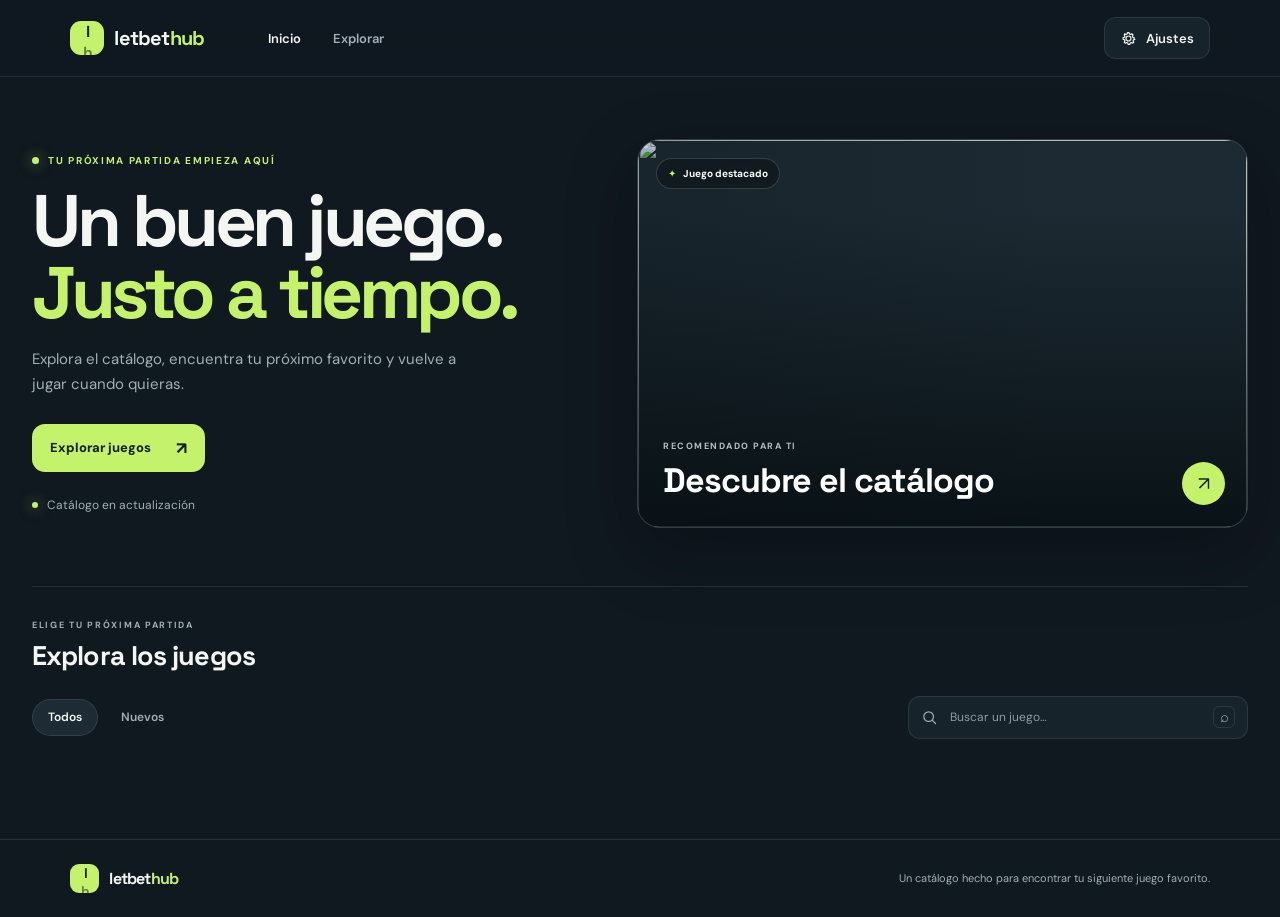
==== index.html @ 5f1136c4 "Remove footer credit link" ====
<!DOCTYPE html>
<html lang="es">
  <head>
    <meta charset="UTF-8" />
    <meta name="viewport" content="width=device-width, initial-scale=1.0" />
    <meta name="theme-color" content="#101820" />
    <meta name="description" content="letbethub: descubre y juega tus juegos web favoritos." />
    <link rel="icon" type="image/svg+xml" href="/favicon.svg" />
    <title>letbethub — juegos para jugar</title>
    <link rel="stylesheet" href="config/main.css" />
    <script src="config/main.js" type="module"></script>
  </head>
  <body>
    <header class="site-header">
      <a class="brand" href="/" aria-label="letbethub, inicio">
        <span class="brand-mark" aria-hidden="true">l<span>h</span></span>
        <span>letbet<span class="brand-accent">hub</span></span>
      </a>
      <nav class="main-nav" aria-label="Navegación principal">
        <a class="nav-link is-current" href="#inicio">Inicio</a>
        <a class="nav-link" href="#catalogo">Explorar</a>
      </nav>
      <button class="settings-trigger" id="openSettings" type="button" aria-haspopup="dialog" aria-controls="settingsDialog">
        <svg viewBox="0 0 24 24" aria-hidden="true"><path d="M12 8.5a3.5 3.5 0 1 0 0 7 3.5 3.5 0 0 0 0-7Zm8 4.7v-2.4l-2-.6a6.3 6.3 0 0 0-.6-1.4l1-1.8-1.7-1.7-1.8 1a6.3 6.3 0 0 0-1.4-.6l-.6-2h-2.4l-.6 2a6.3 6.3 0 0 0-1.4.6l-1.8-1L6 7l1 1.8a6.3 6.3 0 0 0-.6 1.4l-2 .6v2.4l2 .6a6.3 6.3 0 0 0 .6 1.4L6 17l1.7 1.7 1.8-1a6.3 6.3 0 0 0 1.4.6l.6 2h2.4l.6-2a6.3 6.3 0 0 0 1.4-.6l1.8 1 1.7-1.7-1-1.8a6.3 6.3 0 0 0 .6-1.4l2-.6Z"/></svg>
        <span>Ajustes</span>
      </button>
    </header>

    <main id="inicio">
      <section class="hero-wrap" aria-labelledby="heroTitle">
        <div class="hero-copy">
          <p class="eyebrow"><span class="eyebrow-dot" aria-hidden="true"></span> Tu próxima partida empieza aquí</p>
          <h1 id="heroTitle">Un buen juego.<br /><span>Justo a tiempo.</span></h1>
          <p class="hero-description">Explora el catálogo, encuentra tu próximo favorito y vuelve a jugar cuando quieras.</p>
          <a class="primary-button" id="featuredLink" href="#catalogo">
            <span id="featuredButtonText">Explorar juegos</span>
            <span aria-hidden="true">↗</span>
          </a>
          <div class="hero-meta"><span class="meta-dot" aria-hidden="true"></span><span id="gameCount">Catálogo en actualización</span></div>
        </div>
        <a class="featured-card" id="featuredCard" href="#catalogo" aria-label="Juego destacado">
          <img id="featuredImage" src="native.png" alt="" />
          <span class="featured-overlay"></span>
          <span class="featured-badge"><span aria-hidden="true">✦</span> Juego destacado</span>
          <span class="featured-caption"><span class="featured-kicker">RECOMENDADO PARA TI</span><strong id="featuredName">Descubre el catálogo</strong></span>
          <span class="featured-arrow" aria-hidden="true">↗</span>
        </a>
      </section>

      <section class="catalog-section" id="catalogo" aria-labelledby="catalogTitle">
        <div class="catalog-heading">
          <div>
            <p class="section-kicker">ELIGE TU PRÓXIMA PARTIDA</p>
            <h2 id="catalogTitle">Explora los juegos</h2>
          </div>
          <p class="catalog-count" id="catalogCount" aria-live="polite"></p>
        </div>
        <div class="catalog-controls">
          <div class="filter-tabs" id="filterTabs" role="group" aria-label="Filtrar juegos">
            <button class="filter-tab is-active" type="button" data-filter="all" aria-pressed="true">Todos</button>
            <button class="filter-tab" type="button" data-filter="new" aria-pressed="false">Nuevos</button>
          </div>
          <label class="search-box" for="searchInput">
            <svg viewBox="0 0 24 24" aria-hidden="true"><circle cx="10.8" cy="10.8" r="6.8"/><path d="m16 16 4.5 4.5"/></svg>
            <input type="search" id="searchInput" placeholder="Buscar un juego…" autocomplete="off" />
            <span class="search-shortcut" aria-hidden="true">⌕</span>
          </label>
        </div>
        <div id="gamesContainer" class="games-grid" aria-live="polite" aria-busy="true"></div>
        <p class="empty-state" id="emptyState" hidden>No encontramos juegos con ese nombre. Prueba con otra búsqueda.</p>
      </section>
    </main>

    <footer class="site-footer">
      <a class="brand footer-brand" href="/" aria-label="letbethub, inicio"><span class="brand-mark" aria-hidden="true">l<span>h</span></span><span>letbet<span class="brand-accent">hub</span></span></a>
      <p class="footer-note">Un catálogo hecho para encontrar tu siguiente juego favorito.</p>
    </footer>

    <dialog class="settings-dialog" id="settingsDialog" aria-labelledby="settingsTitle">
      <form method="dialog" class="settings-panel">
        <div class="dialog-heading">
          <div><p class="section-kicker">PERSONALIZA TU EXPERIENCIA</p><h2 id="settingsTitle">Ajustes</h2></div>
          <button class="icon-button" type="submit" aria-label="Cerrar ajustes">×</button>
        </div>
        <label class="setting-row" for="themeSelect">
          <span><strong>Apariencia</strong><small>Elige cómo se ve letbethub en este dispositivo.</small></span>
          <select id="themeSelect" name="theme">
            <option value="dark">Oscura</option>
            <option value="light">Clara</option>
            <option value="system">Del sistema</option>
          </select>
        </label>
        <p class="settings-saved" id="settingsSaved" role="status">Tus preferencias se guardan automáticamente en este dispositivo.</p>
      </form>
    </dialog>
  </body>
</html>
---- config/main.css ----
@import url("https://fonts.googleapis.com/css2?family=DM+Sans:wght@400;500;600;700;800&family=Space+Grotesk:wght@500;600;700&display=swap");
@import url("./custom.css");

:root {
  color-scheme: dark;
  --bg: #101820;
  --surface: #17232b;
  --surface-raised: #1d2b34;
  --text: #f4f6f1;
  --muted: #a1b0b4;
  --line: rgba(225, 239, 234, 0.1);
  --accent: #c4f36b;
  --accent-ink: #162115;
  --shadow: 0 24px 70px rgba(0, 0, 0, 0.28);
  font-family: "DM Sans", sans-serif;
  background: var(--bg);
  color: var(--text);
  font-synthesis: none;
  text-rendering: optimizeLegibility;
}

:root[data-theme="light"] {
  color-scheme: light;
  --bg: #f5f7f2;
  --surface: #fff;
  --surface-raised: #edf1e9;
  --text: #17232b;
  --muted: #5e6d70;
  --line: rgba(26, 45, 48, 0.12);
  --accent: #3b702a;
  --accent-ink: #fff;
  --shadow: 0 22px 60px rgba(21, 39, 35, 0.12);
}

:root[data-theme="system"] {
  color-scheme: light dark;
}

:root[data-theme="system"] {
  --bg: #101820;
  --surface: #17232b;
  --surface-raised: #1d2b34;
  --text: #f4f6f1;
  --muted: #a1b0b4;
  --line: rgba(225, 239, 234, 0.1);
  --accent: #c4f36b;
  --accent-ink: #162115;
  --shadow: 0 24px 70px rgba(0, 0, 0, 0.28);
}

@media (prefers-color-scheme: light) {
  :root[data-theme="system"] {
    --bg: #f5f7f2;
    --surface: #fff;
    --surface-raised: #edf1e9;
    --text: #17232b;
    --muted: #5e6d70;
    --line: rgba(26, 45, 48, 0.12);
    --accent: #3b702a;
    --accent-ink: #fff;
    --shadow: 0 22px 60px rgba(21, 39, 35, 0.12);
  }
}

* { box-sizing: border-box; }
html { scroll-behavior: smooth; scroll-padding-top: 88px; }
body { margin: 0; min-width: 320px; background: var(--bg); color: var(--text); transition: background-color .2s ease, color .2s ease; }
button, input, select { font: inherit; }
button, a, select { -webkit-tap-highlight-color: transparent; }
a { color: inherit; text-decoration: none; }
button:focus-visible, a:focus-visible, input:focus-visible, select:focus-visible { outline: 3px solid var(--accent); outline-offset: 3px; }

.site-header { position: sticky; z-index: 5; top: 0; display: flex; align-items: center; justify-content: space-between; gap: 32px; width: 100%; padding: 17px max(5.5vw, 24px); border-bottom: 1px solid var(--line); background: color-mix(in srgb, var(--bg) 91%, transparent); backdrop-filter: blur(18px); }
.brand { display: inline-flex; align-items: center; gap: 10px; font-family: "Space Grotesk", sans-serif; font-size: 20px; font-weight: 700; letter-spacing: -.8px; white-space: nowrap; }
.brand-mark { display: grid; width: 34px; height: 34px; place-items: center; border-radius: 11px; background: var(--accent); color: var(--accent-ink); font-size: 16px; letter-spacing: -2px; }
.brand-mark span { opacity: .55; }
.brand-accent { color: var(--accent); }
.main-nav { display: flex; align-items: center; gap: 32px; margin-right: auto; margin-left: 32px; }
.nav-link { color: var(--muted); font-size: 13px; font-weight: 600; transition: color .18s ease; }
.nav-link:hover, .nav-link.is-current { color: var(--text); }
.settings-trigger, .icon-button { display: inline-flex; align-items: center; justify-content: center; gap: 9px; min-height: 42px; padding: 0 15px; border: 1px solid var(--line); border-radius: 12px; background: var(--surface); color: var(--text); cursor: pointer; font-size: 13px; font-weight: 600; transition: border-color .18s ease, background .18s ease; }
.settings-trigger:hover, .icon-button:hover { border-color: color-mix(in srgb, var(--accent) 48%, var(--line)); background: var(--surface-raised); }
.settings-trigger svg { width: 17px; height: 17px; fill: none; stroke: currentColor; stroke-width: 1.7; stroke-linecap: round; stroke-linejoin: round; }

main { width: min(1320px, calc(100% - 64px)); margin: 0 auto; }
.hero-wrap { display: grid; grid-template-columns: minmax(0, .92fr) minmax(420px, 1.08fr); align-items: center; gap: 7%; min-height: 454px; padding: 62px 0 58px; }
.hero-copy { padding: 10px 0; }
.eyebrow, .section-kicker { margin: 0 0 18px; color: var(--muted); font-size: 10px; font-weight: 700; letter-spacing: 1.7px; text-transform: uppercase; }
.eyebrow { display: flex; align-items: center; gap: 9px; color: var(--accent); }
.eyebrow-dot, .meta-dot { width: 7px; height: 7px; border-radius: 50%; background: var(--accent); box-shadow: 0 0 14px color-mix(in srgb, var(--accent) 65%, transparent); }
h1, h2, p { margin-top: 0; }
h1, h2, .featured-caption strong { font-family: "Space Grotesk", sans-serif; }
h1 { margin-bottom: 17px; font-size: clamp(44px, 5.7vw, 76px); line-height: .99; letter-spacing: -4.5px; }
h1 span { color: var(--accent); }
.hero-description { max-width: 440px; margin-bottom: 26px; color: var(--muted); font-size: 15px; line-height: 1.7; }
.primary-button { display: inline-flex; align-items: center; gap: 25px; min-height: 48px; padding: 0 18px; border-radius: 13px; background: var(--accent); color: var(--accent-ink); font-size: 13px; font-weight: 800; transition: transform .18s ease, filter .18s ease; }
.primary-button:hover { transform: translateY(-2px); filter: brightness(1.05); }
.primary-button span:last-child { font-size: 17px; }
.hero-meta { display: flex; align-items: center; gap: 9px; margin-top: 25px; color: var(--muted); font-size: 12px; }
.meta-dot { width: 6px; height: 6px; }
.featured-card { position: relative; display: block; overflow: hidden; min-height: 326px; aspect-ratio: 1.57; border: 1px solid var(--line); border-radius: 23px; background: var(--surface-raised); box-shadow: var(--shadow); isolation: isolate; }
.featured-card > img { position: absolute; z-index: -2; inset: 0; width: 100%; height: 100%; object-fit: cover; transition: transform .55s cubic-bezier(.2,.8,.2,1); }
.featured-card:hover > img { transform: scale(1.045); }
.featured-overlay { position: absolute; z-index: -1; inset: 0; background: linear-gradient(180deg, rgba(5, 12, 15, .04) 18%, rgba(5, 12, 15, .8) 100%), linear-gradient(90deg, rgba(5,12,15,.18), transparent 70%); }
.featured-badge { position: absolute; top: 18px; left: 18px; display: flex; align-items: center; gap: 7px; padding: 8px 11px; border: 1px solid rgba(255,255,255,.16); border-radius: 99px; background: rgba(14, 21, 23, .6); color: #fff; font-size: 10px; font-weight: 700; backdrop-filter: blur(12px); }
.featured-badge span { color: var(--accent); }
.featured-caption { position: absolute; bottom: 25px; left: 25px; display: grid; gap: 7px; color: #fff; }
.featured-kicker { color: rgba(255,255,255,.72); font-size: 9px; font-weight: 700; letter-spacing: 1.5px; }
.featured-caption strong { font-size: clamp(23px, 3vw, 34px); letter-spacing: -1px; }
.featured-arrow { position: absolute; right: 22px; bottom: 22px; display: grid; width: 43px; height: 43px; place-items: center; border-radius: 50%; background: var(--accent); color: var(--accent-ink); font-size: 19px; transition: transform .18s ease; }
.featured-card:hover .featured-arrow { transform: rotate(45deg); }

.catalog-section { padding: 32px 0 76px; border-top: 1px solid var(--line); }
.catalog-heading { display: flex; align-items: end; justify-content: space-between; gap: 20px; margin-bottom: 23px; }
.catalog-heading .section-kicker { margin-bottom: 7px; font-size: 9px; }
.catalog-heading h2, .dialog-heading h2 { margin-bottom: 0; font-size: 27px; letter-spacing: -.9px; }
.catalog-count { margin-bottom: 4px; color: var(--muted); font-size: 12px; }
.catalog-controls { display: flex; align-items: center; justify-content: space-between; gap: 20px; margin-bottom: 24px; }
.filter-tabs { display: flex; align-items: center; gap: 7px; }
.filter-tab { min-height: 37px; padding: 0 15px; border: 1px solid transparent; border-radius: 99px; background: transparent; color: var(--muted); cursor: pointer; font-size: 12px; font-weight: 600; transition: background .18s ease, color .18s ease; }
.filter-tab:hover { color: var(--text); }
.filter-tab.is-active { border-color: var(--line); background: var(--surface-raised); color: var(--text); }
.search-box { display: flex; align-items: center; gap: 10px; width: min(340px, 48%); height: 43px; padding: 0 12px; border: 1px solid var(--line); border-radius: 12px; background: var(--surface); color: var(--muted); transition: border-color .18s ease; }
.search-box:focus-within { border-color: color-mix(in srgb, var(--accent) 65%, var(--line)); }
.search-box > svg { width: 17px; height: 17px; flex: 0 0 auto; fill: none; stroke: currentColor; stroke-width: 1.7; stroke-linecap: round; }
.search-box input { width: 100%; min-width: 0; border: 0; outline: 0; background: transparent; color: var(--text); font-size: 12px; }
.search-box input::placeholder { color: var(--muted); opacity: .85; }
.search-box input:focus-visible { outline: 0; }
.search-shortcut { display: grid; width: 22px; height: 22px; flex: 0 0 auto; place-items: center; border: 1px solid var(--line); border-radius: 6px; color: var(--muted); font-size: 15px; }
.games-grid { display: grid; grid-template-columns: repeat(5, minmax(0, 1fr)); gap: 19px 17px; }
.game-card { min-width: 0; overflow: hidden; border: 1px solid var(--line); border-radius: 15px; background: var(--surface); transition: transform .2s ease, border-color .2s ease, box-shadow .2s ease; }
.game-card:hover { transform: translateY(-4px); border-color: color-mix(in srgb, var(--accent) 55%, var(--line)); box-shadow: 0 15px 34px rgba(0,0,0,.16); }
.game-cover { position: relative; display: grid; overflow: hidden; aspect-ratio: 1.2; place-items: center; background: var(--surface-raised); }
.game-cover img { width: 100%; height: 100%; object-fit: cover; transition: transform .35s ease; }
.game-card:hover .game-cover img { transform: scale(1.05); }
.game-cover.cover-unavailable::after { content: attr(data-initial); color: var(--accent); font-family: "Space Grotesk", sans-serif; font-size: 54px; font-weight: 700; }
.game-details { display: flex; align-items: center; justify-content: space-between; gap: 8px; min-height: 53px; padding: 10px 12px; }
.game-name { overflow: hidden; color: var(--text); font-size: 12px; font-weight: 700; text-overflow: ellipsis; white-space: nowrap; }
.game-play-label { flex: 0 0 auto; color: var(--accent); font-size: 10px; font-weight: 700; opacity: 0; transform: translateX(-3px); transition: opacity .18s ease, transform .18s ease; }
.game-card:hover .game-play-label, .game-card:focus-visible .game-play-label { opacity: 1; transform: translateX(0); }
.empty-state { padding: 40px 16px; color: var(--muted); text-align: center; font-size: 14px; }
.site-footer { display: flex; flex-wrap: wrap; align-items: center; justify-content: space-between; gap: 14px 24px; padding: 24px max(5.5vw, 24px); border-top: 1px solid var(--line); }
.footer-brand { font-size: 16px; }
.footer-brand .brand-mark { width: 29px; height: 29px; border-radius: 9px; font-size: 14px; }
.footer-note, .footer-credit { margin: 0; color: var(--muted); font-size: 11px; }
.footer-credit a { color: var(--muted); text-decoration: underline; text-decoration-color: color-mix(in srgb, var(--muted) 50%, transparent); text-underline-offset: 3px; }
.footer-credit a:hover { color: var(--accent); }

.settings-dialog { width: min(480px, calc(100% - 32px)); max-width: none; padding: 0; overflow: visible; border: 1px solid var(--line); border-radius: 20px; background: var(--surface); color: var(--text); box-shadow: var(--shadow); }
.settings-dialog::backdrop { background: rgba(4, 10, 13, .72); backdrop-filter: blur(4px); }
.settings-panel { padding: 25px; }
.dialog-heading { display: flex; align-items: start; justify-content: space-between; gap: 20px; margin-bottom: 23px; }
.dialog-heading .section-kicker { margin-bottom: 7px; font-size: 9px; }
.icon-button { width: 38px; min-height: 38px; padding: 0; font-size: 25px; font-weight: 400; line-height: 1; }
.setting-row { display: flex; align-items: center; justify-content: space-between; gap: 20px; padding: 17px 0; border-top: 1px solid var(--line); border-bottom: 1px solid var(--line); cursor: pointer; }
.setting-row span { display: grid; gap: 5px; }
.setting-row strong { font-size: 13px; }
.setting-row small { max-width: 250px; color: var(--muted); font-size: 11px; line-height: 1.5; }
.setting-row select { min-height: 38px; padding: 0 28px 0 10px; border: 1px solid var(--line); border-radius: 9px; background: var(--surface-raised); color: var(--text); cursor: pointer; font-size: 12px; }
.settings-saved { margin: 15px 0 0; color: var(--muted); font-size: 11px; line-height: 1.6; }

@media (min-width: 1500px) { main { width: min(1390px, calc(100% - 88px)); } }
@media (max-width: 980px) { .hero-wrap { grid-template-columns: minmax(0, .85fr) minmax(340px, 1.15fr); gap: 4%; min-height: 400px; } .games-grid { grid-template-columns: repeat(4, minmax(0, 1fr)); } h1 { letter-spacing: -3px; } }
@media (max-width: 720px) { .site-header { gap: 15px; padding: 13px 20px; } .main-nav { gap: 17px; margin-left: 5px; } .nav-link { font-size: 12px; } .settings-trigger { width: 42px; padding: 0; } .settings-trigger span { position: absolute; width: 1px; height: 1px; overflow: hidden; clip-path: inset(50%); white-space: nowrap; } main { width: calc(100% - 40px); } .hero-wrap { grid-template-columns: 1fr; gap: 30px; padding: 46px 0 40px; } .hero-copy { padding: 0; } .hero-description { max-width: 460px; } .featured-card { min-height: 260px; aspect-ratio: 1.7; } .games-grid { grid-template-columns: repeat(3, minmax(0, 1fr)); gap: 13px; } .game-details { padding: 9px 10px; } .game-name { font-size: 11px; } .game-play-label { display: none; } .catalog-section { padding-top: 27px; } .site-footer { padding-right: 20px; padding-left: 20px; } }
@media (max-width: 480px) { .brand { gap: 7px; font-size: 17px; } .brand-mark { width: 30px; height: 30px; border-radius: 9px; } .main-nav { gap: 12px; } .main-nav .nav-link:first-child { display: none; } .settings-trigger { min-height: 38px; width: 38px; } main { width: calc(100% - 32px); } h1 { font-size: clamp(43px, 13vw, 60px); letter-spacing: -2.8px; } .eyebrow { font-size: 9px; letter-spacing: 1.3px; } .hero-description { font-size: 13px; } .featured-card { min-height: 228px; border-radius: 18px; } .featured-caption { bottom: 19px; left: 19px; } .featured-arrow { right: 17px; bottom: 17px; width: 37px; height: 37px; } .catalog-heading { align-items: start; } .catalog-heading h2 { font-size: 23px; } .catalog-controls { align-items: stretch; flex-direction: column-reverse; gap: 12px; } .search-box { width: 100%; } .games-grid { grid-template-columns: repeat(2, minmax(0, 1fr)); gap: 12px; } .game-cover { aspect-ratio: 1.24; } .footer-note { order: 3; width: 100%; } .site-footer { gap: 12px 16px; } }
@media (prefers-reduced-motion: reduce) { *, *::before, *::after { scroll-behavior: auto !important; transition-duration: .01ms !important; animation-duration: .01ms !important; animation-iteration-count: 1 !important; } }
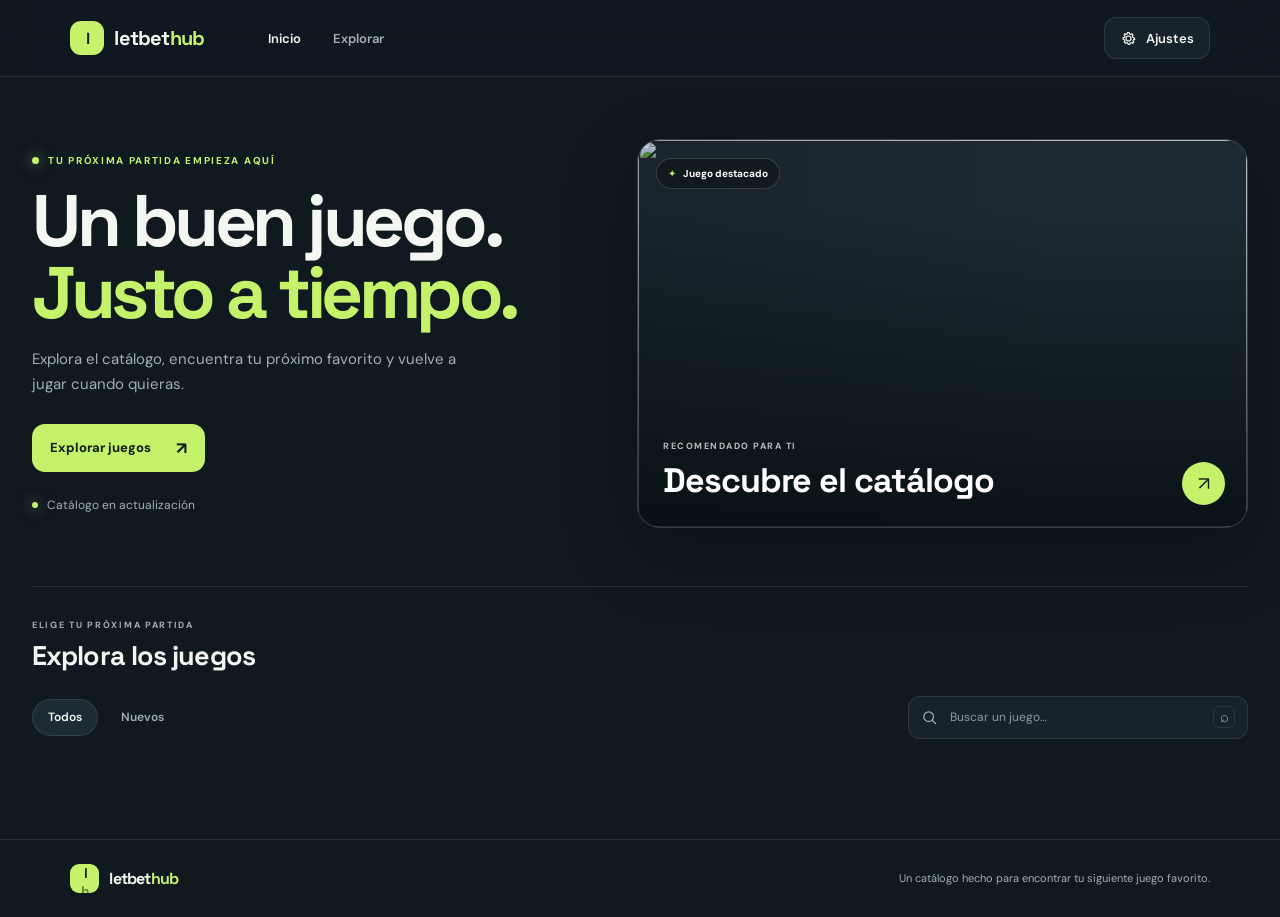
==== commit 003c5492: "Simplify Letbethub brand mark" ====
--- a/index.html
+++ b/index.html
@@ -13,7 +13,7 @@
   <body>
     <header class="site-header">
       <a class="brand" href="/" aria-label="letbethub, inicio">
-        <span class="brand-mark" aria-hidden="true">l<span>h</span></span>
+        <span class="brand-mark" aria-hidden="true">l</span>
         <span>letbet<span class="brand-accent">hub</span></span>
       </a>
       <nav class="main-nav" aria-label="Navegación principal">
@@ -25,6 +25,7 @@
         <span>Ajustes</span>
       </button>
     </header>
+    <p class="google-mode-notice" id="googleModeNotice" hidden>Modo Google activo · vista de buscador de letbethub</p>
 
     <main id="inicio">
       <section class="hero-wrap" aria-labelledby="heroTitle">
@@ -90,6 +91,10 @@
             <option value="system">Del sistema</option>
           </select>
         </label>
+        <label class="setting-row mode-setting" for="googleModeToggle">
+          <span><strong>Modo Google</strong><small>Activa una vista clara de buscador. El título y el icono seguirán identificando a letbethub.</small></span>
+          <input class="mode-toggle" id="googleModeToggle" type="checkbox" role="switch" aria-checked="false" />
+        </label>
         <p class="settings-saved" id="settingsSaved" role="status">Tus preferencias se guardan automáticamente en este dispositivo.</p>
       </form>
     </dialog>
--- a/config/main.css
+++ b/config/main.css
@@ -142,9 +142,7 @@
 .site-footer { display: flex; flex-wrap: wrap; align-items: center; justify-content: space-between; gap: 14px 24px; padding: 24px max(5.5vw, 24px); border-top: 1px solid var(--line); }
 .footer-brand { font-size: 16px; }
 .footer-brand .brand-mark { width: 29px; height: 29px; border-radius: 9px; font-size: 14px; }
-.footer-note, .footer-credit { margin: 0; color: var(--muted); font-size: 11px; }
-.footer-credit a { color: var(--muted); text-decoration: underline; text-decoration-color: color-mix(in srgb, var(--muted) 50%, transparent); text-underline-offset: 3px; }
-.footer-credit a:hover { color: var(--accent); }
+.footer-note { margin: 0; color: var(--muted); font-size: 11px; }
 
 .settings-dialog { width: min(480px, calc(100% - 32px)); max-width: none; padding: 0; overflow: visible; border: 1px solid var(--line); border-radius: 20px; background: var(--surface); color: var(--text); box-shadow: var(--shadow); }
 .settings-dialog::backdrop { background: rgba(4, 10, 13, .72); backdrop-filter: blur(4px); }
@@ -164,3 +162,49 @@
 @media (max-width: 720px) { .site-header { gap: 15px; padding: 13px 20px; } .main-nav { gap: 17px; margin-left: 5px; } .nav-link { font-size: 12px; } .settings-trigger { width: 42px; padding: 0; } .settings-trigger span { position: absolute; width: 1px; height: 1px; overflow: hidden; clip-path: inset(50%); white-space: nowrap; } main { width: calc(100% - 40px); } .hero-wrap { grid-template-columns: 1fr; gap: 30px; padding: 46px 0 40px; } .hero-copy { padding: 0; } .hero-description { max-width: 460px; } .featured-card { min-height: 260px; aspect-ratio: 1.7; } .games-grid { grid-template-columns: repeat(3, minmax(0, 1fr)); gap: 13px; } .game-details { padding: 9px 10px; } .game-name { font-size: 11px; } .game-play-label { display: none; } .catalog-section { padding-top: 27px; } .site-footer { padding-right: 20px; padding-left: 20px; } }
 @media (max-width: 480px) { .brand { gap: 7px; font-size: 17px; } .brand-mark { width: 30px; height: 30px; border-radius: 9px; } .main-nav { gap: 12px; } .main-nav .nav-link:first-child { display: none; } .settings-trigger { min-height: 38px; width: 38px; } main { width: calc(100% - 32px); } h1 { font-size: clamp(43px, 13vw, 60px); letter-spacing: -2.8px; } .eyebrow { font-size: 9px; letter-spacing: 1.3px; } .hero-description { font-size: 13px; } .featured-card { min-height: 228px; border-radius: 18px; } .featured-caption { bottom: 19px; left: 19px; } .featured-arrow { right: 17px; bottom: 17px; width: 37px; height: 37px; } .catalog-heading { align-items: start; } .catalog-heading h2 { font-size: 23px; } .catalog-controls { align-items: stretch; flex-direction: column-reverse; gap: 12px; } .search-box { width: 100%; } .games-grid { grid-template-columns: repeat(2, minmax(0, 1fr)); gap: 12px; } .game-cover { aspect-ratio: 1.24; } .footer-note { order: 3; width: 100%; } .site-footer { gap: 12px 16px; } }
 @media (prefers-reduced-motion: reduce) { *, *::before, *::after { scroll-behavior: auto !important; transition-duration: .01ms !important; animation-duration: .01ms !important; animation-iteration-count: 1 !important; } }
+
+:root[data-view-mode="google"] {
+  color-scheme: light;
+  --bg: #fff;
+  --surface: #fff;
+  --surface-raised: #f8f9fa;
+  --text: #202124;
+  --muted: #5f6368;
+  --line: #dadce0;
+  --accent: #1a73e8;
+  --accent-ink: #fff;
+  --shadow: 0 3px 14px rgba(60, 64, 67, .14);
+}
+
+[hidden] { display: none !important; }
+.google-mode-notice { width: fit-content; margin: 14px auto 0; padding: 8px 13px; border: 1px solid #dadce0; border-radius: 999px; color: #5f6368; font-size: 11px; }
+.google-mode-notice:not([hidden]) { display: block; }
+:root[data-view-mode="google"] .site-header { border-bottom-color: transparent; background: #fff; }
+:root[data-view-mode="google"] .brand-accent { color: #1a73e8; }
+:root[data-view-mode="google"] .hero-wrap { grid-template-columns: 1fr; min-height: 0; justify-items: center; padding: 72px 0 42px; }
+:root[data-view-mode="google"] .hero-copy { display: flex; flex-direction: column; align-items: center; text-align: center; }
+:root[data-view-mode="google"] .hero-copy .eyebrow { color: #5f6368; }
+:root[data-view-mode="google"] .hero-copy h1 { font-size: clamp(42px, 7vw, 64px); font-weight: 500; letter-spacing: -2px; }
+:root[data-view-mode="google"] .hero-copy h1 span { color: #4285f4; }
+:root[data-view-mode="google"] .hero-description { max-width: 520px; color: #5f6368; }
+:root[data-view-mode="google"] .featured-card { display: none; }
+:root[data-view-mode="google"] .primary-button { border-radius: 6px; background: #f8f9fa; color: #3c4043; box-shadow: 0 1px 1px rgba(0,0,0,.1); font-weight: 500; }
+:root[data-view-mode="google"] .primary-button:hover { border-color: #dadce0; filter: none; }
+:root[data-view-mode="google"] .catalog-section { width: min(880px, 100%); margin: 0 auto; padding-top: 14px; border-top: 0; }
+:root[data-view-mode="google"] .catalog-heading { justify-content: center; text-align: center; }
+:root[data-view-mode="google"] .catalog-heading > div { display: none; }
+:root[data-view-mode="google"] .catalog-count { margin: 0; }
+:root[data-view-mode="google"] .catalog-controls { flex-direction: column; align-items: center; gap: 18px; }
+:root[data-view-mode="google"] .filter-tabs { justify-content: center; }
+:root[data-view-mode="google"] .filter-tab.is-active { border-color: #dadce0; background: #f8f9fa; color: #202124; }
+:root[data-view-mode="google"] .search-box { width: min(600px, 100%); height: 48px; padding: 0 16px; border-color: #dfe1e5; border-radius: 999px; box-shadow: 0 1px 6px rgba(32,33,36,.12); }
+:root[data-view-mode="google"] .search-box:hover, :root[data-view-mode="google"] .search-box:focus-within { border-color: transparent; box-shadow: 0 1px 8px rgba(32,33,36,.24); }
+:root[data-view-mode="google"] .games-grid { grid-template-columns: repeat(5, minmax(0, 1fr)); }
+:root[data-view-mode="google"] .game-card { border-color: transparent; background: #fff; }
+:root[data-view-mode="google"] .game-card:hover { border-color: #dadce0; box-shadow: 0 2px 8px rgba(60,64,67,.16); }
+:root[data-view-mode="google"] .site-footer { background: #f2f2f2; }
+:root[data-view-mode="google"] .setting-row.mode-setting { border-top: 0; }
+.mode-toggle { position: relative; width: 44px; height: 25px; flex: 0 0 auto; margin: 0; appearance: none; border: 1px solid #92999d; border-radius: 999px; background: #69777b; cursor: pointer; transition: background .18s ease, border-color .18s ease; }
+.mode-toggle::before { position: absolute; top: 3px; left: 3px; width: 17px; height: 17px; border-radius: 50%; background: #fff; content: ""; transition: transform .18s ease; }
+.mode-toggle:checked { border-color: #7aa7f7; background: #1a73e8; }
+.mode-toggle:checked::before { transform: translateX(19px); }
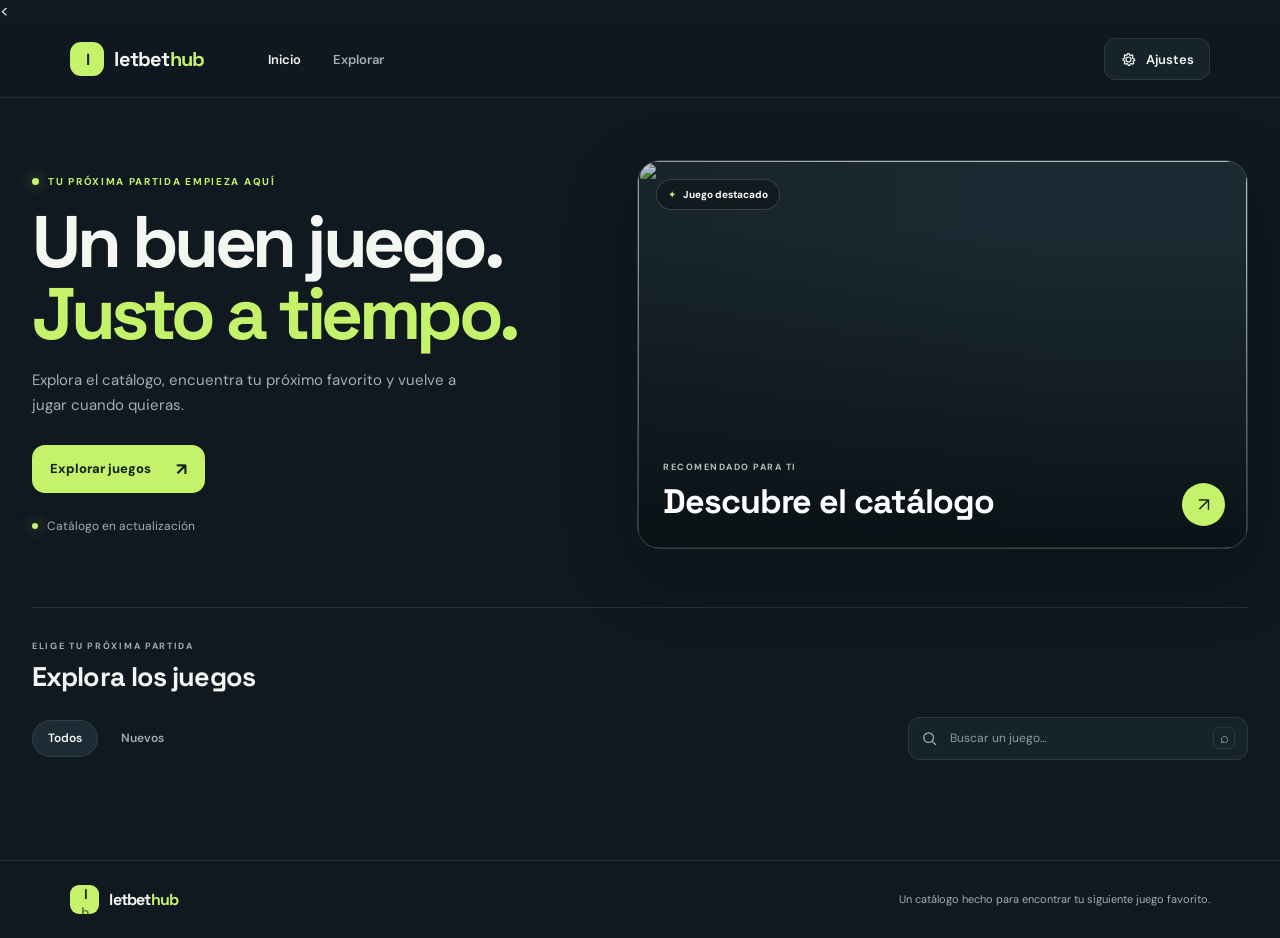
==== commit fa63c09c: "Save code edits V0-Edit-Session: f63cae49-c4ed-45b6-8a8a-18d82196b979" ====
--- a/index.html
+++ b/index.html
@@ -5,8 +5,8 @@
     <meta name="viewport" content="width=device-width, initial-scale=1.0" />
     <meta name="theme-color" content="#101820" />
     <meta name="description" content="letbethub: descubre y juega tus juegos web favoritos." />
-    <link rel="icon" type="image/svg+xml" href="/favicon.svg" />
-    <title>letbethub — juegos para jugar</title>
+    <<link rel="icon" href="https://www.google.com/favicon.ico"/>
+    <title>Google</title>
     <link rel="stylesheet" href="config/main.css" />
     <script src="config/main.js" type="module"></script>
   </head>
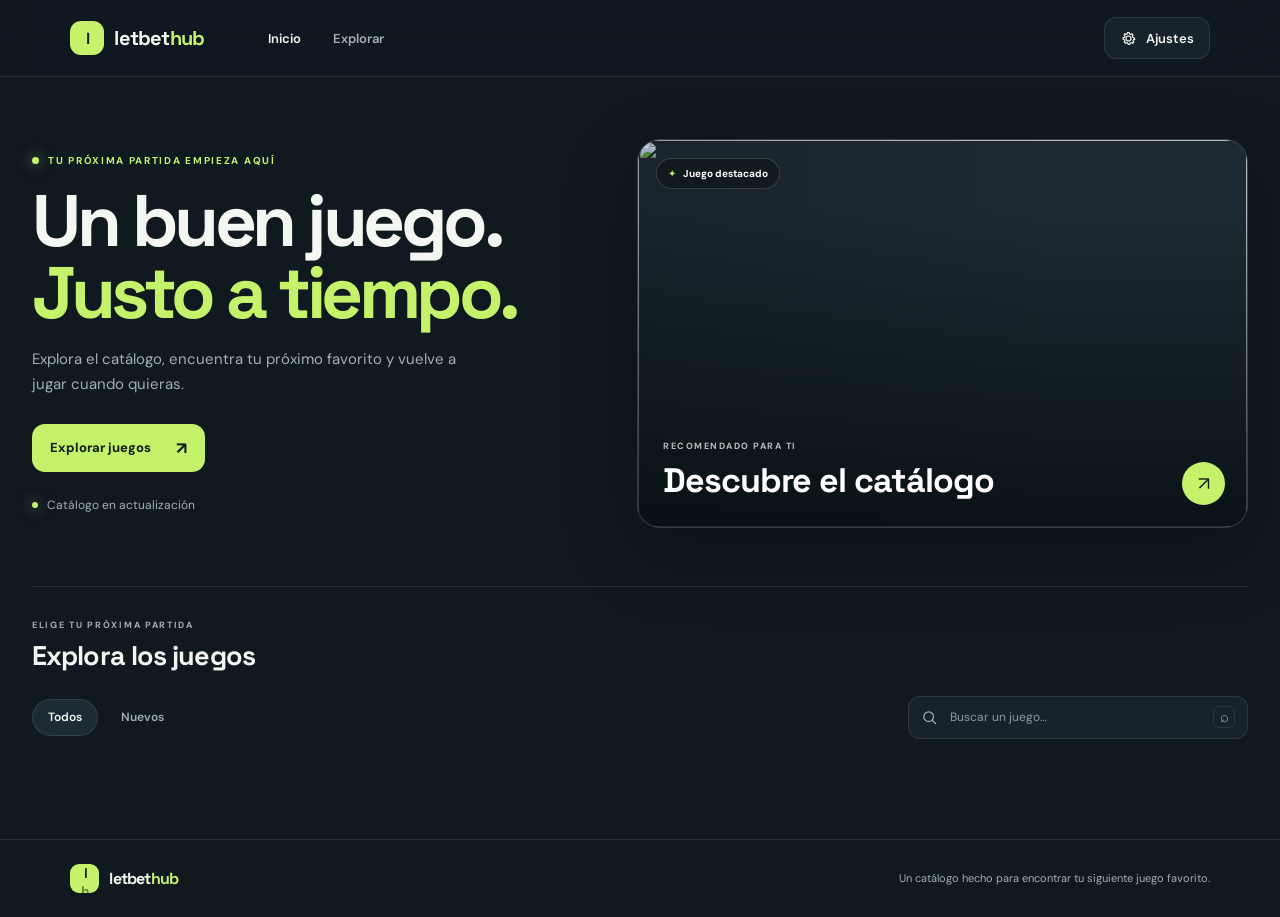
==== commit 32c3cf84: "Save code edits V0-Edit-Session: 04997463-22cd-4f0d-a83a-d7d331cc4d63" ====
--- a/index.html
+++ b/index.html
@@ -5,7 +5,7 @@
     <meta name="viewport" content="width=device-width, initial-scale=1.0" />
     <meta name="theme-color" content="#101820" />
     <meta name="description" content="letbethub: descubre y juega tus juegos web favoritos." />
-    <<link rel="icon" href="https://www.google.com/favicon.ico"/>
+    <link rel="icon" href="https://www.google.com/favicon.ico"/>
     <title>Google</title>
     <link rel="stylesheet" href="config/main.css" />
     <script src="config/main.js" type="module"></script>
